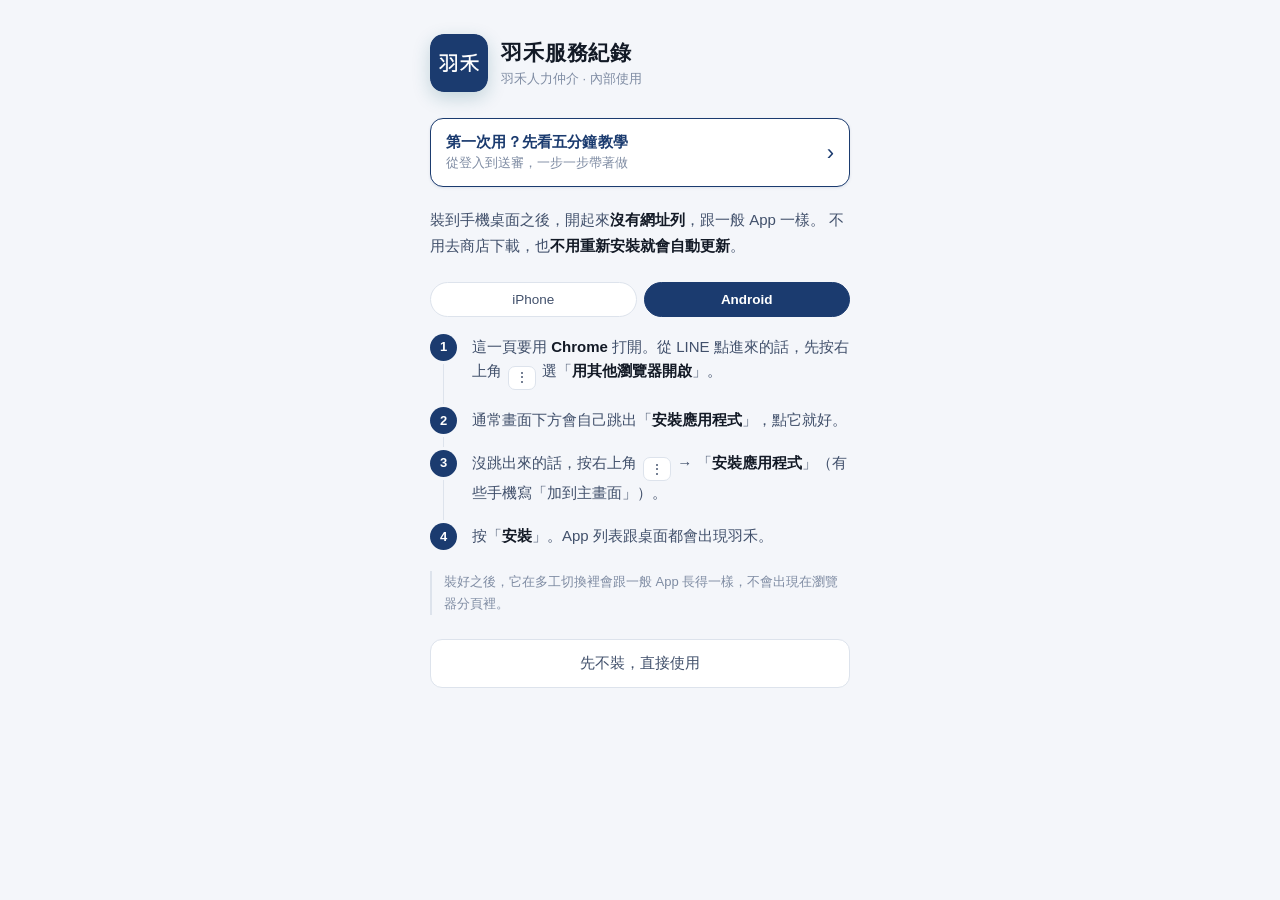
==== index.html @ 44e11b8e "外殼往下多撐螢幕與畫布的差，讓底部選單貼到螢幕底 量到底部那塊白的顏色邊界剛好在 797：上面是程式底色 #F5F6FA，下面是 純白（外殼畫布色）。確認是同一塊，畫布只有 797pt、螢幕 858p" ====
<!doctype html>
<html lang="zh-Hant">
<head>
<meta charset="utf-8">
<meta name="viewport" content="width=device-width, initial-scale=1, viewport-fit=cover, user-scalable=no">
<title>羽禾服務紀錄</title>
<link rel="manifest" href="manifest.json">
<meta name="theme-color" content="#1B3B6F">
<link rel="apple-touch-icon" href="apple-touch-icon.png">
<meta name="apple-mobile-web-app-capable" content="yes">
<meta name="apple-mobile-web-app-status-bar-style" content="black-translucent">
<meta name="apple-mobile-web-app-title" content="羽禾">
<meta name="mobile-web-app-capable" content="yes">
<style>
:root{
  --brand:#1B3B6F; --brand-d:#132B52; --ink:#131A26; --ink2:#41506B; --ink3:#7F8CA3;
  --bg:#F4F6FA; --card:#fff; --line:#DDE3EC;
}
*{box-sizing:border-box}
/* 底色是白的，不是深藍——這一條是修「底部那塊深藍」用的，別改回去。

   2026-09-18 實測：iOS 給這個 PWA 的畫布只有 797px 高，螢幕是 858px。
   差的 61px 在網頁範圍之外，position:fixed 碰不到（試過 iframe 用
   top/bottom 撐開、改 flex，量出來都還是 61px，一毫米沒動）。
   那塊由 iOS 自己塗，用的就是這裡的底色。塗成白的，它就跟底部選單
   連成一片，看起來像選單貼到螢幕底部。

   上面狀態列那一條仍然是深藍：#app 和 #load 都是 fixed、自己帶深藍底，
   蓋在畫布上面，碰得到。 */
html,body{margin:0;height:100%;overflow:hidden;background:#fff;
  font-family:-apple-system,BlinkMacSystemFont,"Segoe UI","Noto Sans TC","PingFang TC",
    "Microsoft JhengHei",sans-serif;-webkit-text-size-adjust:100%}

/* 狀態列那條由外殼撐出來，底色跟系統的頂欄同一個青色，接起來才不會有一條白邊 */
/* 2026-09-18：底部那條深藍色的空白是這裡造成的。
   iframe 原本用 height:100%，百分比高度要看容器的內容框怎麼算，
   實機上算出來比畫面短，底部沒碰到螢幕邊，露出 #app 的深藍（實測 61px）。

   ⚠️ 試過改成絕對定位 top/bottom 兩邊撐開——那是錯的，整個畫面縮成一小條。
   iframe 是「替換元素」，CSS 規範規定它絕對定位時 height:auto 會回去用
   自己的內建高度（150px），bottom 直接被忽略。

   正解是 flex：#app 撐滿畫面、上面留瀏海的位置，iframe 用 flex:1 吃掉
   剩下的全部。flex 對替換元素是可靠的，而且完全不碰百分比高度。
   min-height:0 是必要的——不寫的話 flex 項目不肯縮到內容高度以下。 */
/* --extra：iOS 只給這個 PWA 797pt 的排版高度，螢幕其實有 858pt。
   position:fixed 的 100% 只算到 797，所以底下那 61pt 一直是空的。
   畫布本身是延伸過去的（html/body 的底色畫得到那裡），所以往下多撐
   那麼多，讓 iframe 跟程式自己的底部選單真的碰到螢幕底部。
   數值由下面的 fitBottom() 量，量不到就是 0，等於沒改。 */
#app{position:fixed;top:0;left:0;right:0;height:calc(100% + var(--extra,0px));
  display:flex;flex-direction:column;overflow:hidden;
  padding-top:env(safe-area-inset-top,0px);background:var(--brand)}
#frame{flex:1 1 auto;min-height:0;width:100%;border:0;display:block;background:var(--bg)}
/* ── 更新中的畫面 ─────────────────────────────────────
   換掉 iframe 的那三四秒裡面是一片白——那是瀏覽器在載新頁，不是當掉，
   但看起來一模一樣。這一層蓋在上面，用 App 自己的深藍當底，
   讀起來就是「App 正在做事」，不是「網頁掛了」。

   刻意不用轉圈圈：那是「不知道要多久」的通用符號，哪個網站都長那樣。
   App 自己的圖示配一條掃過去的細線，看起來是這個 App 的一部分。
   圖示的呼吸很慢（2.4 秒一次）——快的動態讀起來焦慮，慢的讀起來是「在跑，別急」。 */
#load{position:fixed;inset:0;z-index:6;display:none;flex-direction:column;
  align-items:center;justify-content:center;background:var(--brand);color:#fff;
  padding:calc(env(safe-area-inset-top) + 20px) 28px
          calc(env(safe-area-inset-bottom) + 20px);
  opacity:0;transition:opacity .22s ease}
#load.on{display:flex;opacity:1}
#load .ic{width:72px;height:72px;border-radius:17px;display:block;
  box-shadow:0 14px 34px rgba(0,0,0,.34);animation:ldbrz 2.4s ease-in-out infinite}
@keyframes ldbrz{0%,100%{transform:scale(1)}50%{transform:scale(1.045)}}
/* 會填滿的進度條，不是來回掃的。每一段都對應一個真的發生的事
   （見下面的 LOAD_STEP），所以它不是裝出來的進度——
   跑滿代表畫面真的準備好了，然後才切過去。 */
#load .bar{width:168px;height:3px;border-radius:99px;margin-top:28px;overflow:hidden;
  background:rgba(255,255,255,.18)}
#load .bar i{display:block;height:100%;width:0;border-radius:99px;background:#fff;
  transition:width .45s cubic-bezier(.2,.7,.2,1)}
#load .msg{margin:18px 0 0;font-size:14.5px;font-weight:700;letter-spacing:.03em}
/* 第二行專門講「現在到哪了」。拖久了要說話，一直只寫「更新中」會讓人以為卡住 */
#load .sub{margin:6px 0 0;font-size:12.5px;line-height:1.5;text-align:center;
  color:rgba(255,255,255,.62);min-height:1.5em;max-width:16em}
@media (prefers-reduced-motion:reduce){
  #load{transition:none}
  #load .ic{animation:none}
  #load .bar i{transition:none}      /* 進度照走，只是不要滑動 */
}

/* ── 安裝說明 ───────────────────────────────────────
   同事拿到的是一條連結，不是安裝檔。這一頁要在三秒內
   讓他知道「在自己這支手機上」要按哪裡。 */
#gate{position:fixed;inset:0;z-index:9;background:var(--bg);color:var(--ink);
  overflow-y:auto;padding:calc(env(safe-area-inset-top) + 34px) 22px
    calc(env(safe-area-inset-bottom) + 30px)}
#gate.hide{display:none}
.wrap{max-width:420px;margin:0 auto}
.mark{display:flex;align-items:center;gap:13px;margin-bottom:26px}
.mark img{width:58px;height:58px;border-radius:14px;display:block;
  box-shadow:0 6px 18px rgba(21,97,109,.22)}
.mark h1{margin:0;font-size:21px;letter-spacing:.04em}
.mark p{margin:3px 0 0;font-size:13px;color:var(--ink3)}

/* 教學入口放在最上面：第一次開這頁的人最需要的就是它。
   白底藍字，看得出可以按，但不跟主要動作「直接安裝」（實心深藍）搶份量。 */
.guide{display:flex;align-items:center;gap:12px;text-decoration:none;
  padding:14px 15px;margin:0 0 20px;border-radius:13px;
  border:1px solid var(--brand);background:var(--card);
  box-shadow:0 1px 3px rgba(27,59,111,.10)}
.guide span{flex:1;min-width:0}
.guide b{display:block;font-size:15px;color:var(--brand);letter-spacing:.01em}
.guide em{display:block;font-style:normal;font-size:12.5px;color:var(--ink3);margin-top:3px}
.guide i{flex:none;font-size:22px;line-height:1;color:var(--brand);font-style:normal}
.guide:active{background:#F0F4FB}

.lead{font-size:15px;line-height:1.75;color:var(--ink2);margin:0 0 22px}
.lead b{color:var(--ink)}

.plat{display:flex;gap:7px;margin-bottom:18px}
.plat button{flex:1;padding:9px;border-radius:99px;border:1px solid var(--line);
  background:var(--card);font-family:inherit;font-size:13.5px;color:var(--ink2);cursor:pointer}
.plat button.on{background:var(--brand);border-color:var(--brand);color:#fff;font-weight:700}

ol{list-style:none;counter-reset:s;margin:0 0 22px;padding:0}
ol li{counter-increment:s;position:relative;padding:0 0 18px 42px;font-size:15px;
  line-height:1.65;color:var(--ink2)}
ol li::before{content:counter(s);position:absolute;left:0;top:-1px;width:27px;height:27px;
  border-radius:50%;background:var(--brand);color:#fff;font-size:13px;font-weight:700;
  display:flex;align-items:center;justify-content:center}
ol li::after{content:"";position:absolute;left:13px;top:29px;bottom:4px;width:1px;
  background:var(--line)}
ol li:last-child{padding-bottom:0}
ol li:last-child::after{display:none}
ol li b{color:var(--ink)}
.ic{display:inline-flex;align-items:center;justify-content:center;min-width:24px;height:24px;
  padding:0 6px;border:1px solid var(--line);border-radius:7px;background:var(--card);
  font-size:14px;vertical-align:-6px;margin:0 2px}

.note{font-size:13px;line-height:1.7;color:var(--ink3);border-left:2px solid var(--line);
  padding-left:12px;margin:0 0 24px}

.acts{display:flex;flex-direction:column;gap:9px}
.acts button{width:100%;padding:14px;border-radius:12px;font-family:inherit;font-size:15px;
  cursor:pointer;border:1px solid var(--line);background:var(--card);color:var(--ink2)}
.acts button.p{background:var(--brand);border-color:var(--brand);color:#fff;font-weight:700}
#installBtn{display:none}

/* 嵌不進來的時候要講話，不要只留一片空白 */
#fallback{position:fixed;left:0;right:0;bottom:0;z-index:8;display:none;
  background:var(--card);border-top:1px solid var(--line);
  padding:13px 16px calc(env(safe-area-inset-bottom) + 13px);
  font-size:13.5px;line-height:1.6;color:var(--ink2)}
#fallback a{color:var(--brand);font-weight:700}
</style>
</head>
<body>


<!-- 一開始就蓋著：第一次開啟要等 Apps Script 冷啟動＋下載版面檔，
     在 4G 上好幾秒，中間是一片空的灰色（那是空 iframe 的底色）。
     下拉更新換 iframe 時也是同一個畫面。收掉的時機見下面的 hideLoad。 -->
<div id="load" class="on" aria-live="polite">
  <img class="ic" src="icon-192.png" alt="">
  <div class="bar"><i></i></div>
  <p class="msg" id="loadMsg">載入中</p>
  <p class="sub" id="loadSub"></p>
</div>
<div id="app">
  <!-- src 由下面的 script 組出來：網址帶 ?code= 時會一起傳進去，
       讓每個人用自己的專屬連結，不必把全公司的碼印在同一份手冊裡。 -->
  <iframe id="frame" title="羽禾服務紀錄"
          allow="clipboard-write; camera"></iframe>
</div>

<div id="fallback">
  這裡打不開的話，
  <a id="direct" href="https://script.google.com/macros/s/AKfycbycLQO2yrDYoKEl0DwIC07-Ll8nuLCxrIUhawIrBH1aWbIyislfe9VsonWBW8zYbdudSA/exec?page=svc"
     target="_blank" rel="noopener">用瀏覽器直接開啟</a>，功能一模一樣。
</div>

<div id="gate" class="hide">
  <div class="wrap">
    <div class="mark">
      <img src="icon-192.png" alt="">
      <div>
        <h1>羽禾服務紀錄</h1>
        <p>羽禾人力仲介 · 內部使用</p>
      </div>
    </div>

    <a class="guide" href="guide.html">
      <span>
        <b>第一次用？先看五分鐘教學</b>
        <em>從登入到送審，一步一步帶著做</em>
      </span>
      <i aria-hidden="true">›</i>
    </a>

    <p class="lead">裝到手機桌面之後，開起來<b>沒有網址列</b>，跟一般 App 一樣。
      不用去商店下載，也<b>不用重新安裝就會自動更新</b>。</p>

    <div class="plat">
      <button type="button" data-p="ios">iPhone</button>
      <button type="button" data-p="and">Android</button>
    </div>

    <ol id="steps"></ol>

    <p class="note" id="note"></p>

    <div class="acts">
      <button type="button" class="p" id="installBtn">直接安裝</button>
      <button type="button" id="skip">先不裝，直接使用</button>
    </div>
  </div>
</div>

<script>
(function(){
  var $ = function(id){ return document.getElementById(id); };
  var ua = navigator.userAgent;
  var isIOS = /iPad|iPhone|iPod/.test(ua) ||
              (navigator.platform === 'MacIntel' && navigator.maxTouchPoints > 1);
  var standalone = window.matchMedia('(display-mode: standalone)').matches ||
                   window.navigator.standalone === true;

  var STEPS = {
    ios: [
      '這一頁要用 <b>Safari</b> 打開。如果是從 LINE 點進來的，先按右下角的 '+
        '<span class="ic">⋯</span> 選「<b>用預設瀏覽器開啟</b>」。',
      '按畫面<b>最下面中間</b>的分享鍵 <span class="ic">↑</span>（一個方框往上的箭頭）。',
      '往下滑，找到「<b>加入主畫面</b>」。',
      '右上角按「<b>新增</b>」。桌面就會出現羽禾的圖示。'
    ],
    and: [
      '這一頁要用 <b>Chrome</b> 打開。從 LINE 點進來的話，先按右上角 '+
        '<span class="ic">⋮</span> 選「<b>用其他瀏覽器開啟</b>」。',
      '通常畫面下方會自己跳出「<b>安裝應用程式</b>」，點它就好。',
      '沒跳出來的話，按右上角 <span class="ic">⋮</span> → 「<b>安裝應用程式</b>」'+
        '（有些手機寫「加到主畫面」）。',
      '按「<b>安裝</b>」。App 列表跟桌面都會出現羽禾。'
    ]
  };
  var NOTE = {
    ios: 'iPhone 一定要用 Safari，Chrome 或 LINE 內建的瀏覽器沒有「加入主畫面」這個選項。',
    and: '裝好之後，它在多工切換裡會跟一般 App 長得一樣，不會出現在瀏覽器分頁裡。'
  };

  function show(p){
    $('steps').innerHTML = STEPS[p].map(function(t){ return '<li>'+t+'</li>'; }).join('');
    $('note').innerHTML = NOTE[p];
    [].forEach.call(document.querySelectorAll('.plat button'), function(b){
      b.className = (b.dataset.p === p) ? 'on' : '';
    });
  }
  [].forEach.call(document.querySelectorAll('.plat button'), function(b){
    b.addEventListener('click', function(){ show(b.dataset.p); });
  });
  show(isIOS ? 'ios' : 'and');

  // 裝過了、或者已經按過「先不裝」就不要再擋路
  var skipped = false;
  try { skipped = localStorage.getItem('yuher.skip') === '1'; } catch(e){}
  if(!standalone && !skipped) $('gate').classList.remove('hide');

  $('skip').addEventListener('click', function(){
    try { localStorage.setItem('yuher.skip','1'); } catch(e){}
    $('gate').classList.add('hide');
  });

  // Android 的 Chrome 會把安裝提示交給我們自己觸發，那就給一顆按鈕
  var deferred = null;
  window.addEventListener('beforeinstallprompt', function(e){
    e.preventDefault(); deferred = e;
    $('installBtn').style.display = '';
  });
  $('installBtn').addEventListener('click', function(){
    if(!deferred) return;
    deferred.prompt();
    deferred.userChoice.then(function(){ deferred = null;
      $('installBtn').style.display = 'none'; });
  });
  window.addEventListener('appinstalled', function(){
    try { localStorage.setItem('yuher.skip','1'); } catch(e){}
    $('gate').classList.add('hide');
  });

  // 嵌不進來（被瀏覽器擋掉）的話，十秒後給一條退路，不要留一片空白
  var loaded = false;
  $('frame').addEventListener('load', function(){ loaded = true; });
  setTimeout(function(){ if(!loaded) $('fallback').style.display = 'block'; }, 10000);

  /* 系統裡按「下拉更新」或「有新版本」時，由外殼來重載那個 iframe。
     裡面自己 location.reload() 重載的是 Apps Script 的沙箱網址，
     常常重載不回來變空白。網址後面加時間戳是為了繞過瀏覽器快取——
     不加的話按了等於沒按，還是拿到同一份舊畫面。

     ⚠️ 2026-09-18 修正：原本在這裡先讀一次 getAttribute('src') 存成 BASE。
     但 <iframe> 標籤上根本沒有 src，它是下面第二個 <script> 的 IIFE 才設的，
     而這一段在第一個 <script> 裡——所以 BASE 一直都是 null，
     按更新等於把 iframe 導到 https://mousteven.github.io/yuher-app/null&t=…
     （實測 404）。**下拉更新從來沒有真正動作過**，同事只好關掉 App 重開。

     改成按下去的當下才讀現在的網址，沒有先後順序的問題；
     順便把舊的 &t= 切掉，連按幾次不會愈接愈長。 */
  /* ⚠️ Apps Script 會在我們的 iframe 裡面再包一層（sandboxFrame），
     所以 $('frame').contentWindow 是 Google 的包裝層，不是程式真正跑的地方。
     往那裡送訊息送不到。但程式送訊息過來時，ev.source 就是它自己的視窗——
     記下來，之後要回話就對著它講。 */
  var APP_WIN = null;
  window.addEventListener('message', function(ev){
    var d = ev.data;
    if(!d || !d.yuher) return;
    APP_WIN = ev.source || APP_WIN;
    /* ⚠️ 只認 shown，不要「收到任何訊息就收」。
       ready 是程式一開始跑就送的，那時候資料還沒抓、畫面還是空的，
       那時收掉遮罩，使用者會看到深藍消失之後又一片白（他回報過）。
       shown 是程式那邊確認「畫面上有東西了」才送的。 */
    if(d.yuher === 'ready') loadStep(86);
    if(d.yuher === 'shown'){ loadStep(100); return; }   // 跑滿之後才切
    if(d.yuher === 'reload'){
      var cur = $('frame').src || '';
      if(!cur) return;                       // 還沒載入就不要亂導
      showLoad();
      $('frame').src = cur.split('&t=')[0] + '&t=' + Date.now();
    } else if(d.yuher === 'ready'){
      /* 頂端安全區域那一條由外殼塗色，程式告訴我們它的頂欄是什麼顏色。
         底部不用塗了：iframe 現在自己貼到螢幕底部，底欄是程式自己畫的。 */
      if(d.top) $('app').style.background = d.top;
      sendInsets();
    }
  });

  /* ── 載入／更新遮罩 ────────────────────────────────────
     第一次開啟要等 Apps Script 冷啟動＋下載版面檔，在 4G 上好幾秒；
     下拉更新換 iframe 時一樣。中間畫面是一片空的灰色（空 iframe 的底色），
     看起來跟當掉一模一樣。所以遮罩一開始就蓋著（HTML 裡直接帶 class="on"），
     等程式出聲才收。

     拖久了要說話。一直只寫「載入中」，人會開始懷疑是不是卡住——
     講出「現在到哪了」比多一個轉圈圈有用得多。 */
  var LOAD_T = [];
  function clearLoadTimers(){
    LOAD_T.forEach(clearTimeout);
    LOAD_T = [];
  }

  /* ── 進度條 ──────────────────────────────────────────
     四個里程碑都是真的發生的事，不是計時器假裝的：

       0 →  30   一開始，還在等 Apps Script 回那一頁
       →  62     iframe 載完了（那一頁到了，版面檔還在下載）
       →  86     程式開始跑（ready）
       → 100     畫面真的畫好了（shown）→ 跑滿，然後才切過去

     每一段之間用「每 180 毫秒往上限逼近一點點」慢慢爬，
     這樣它永遠在動、不會看起來卡住，但也永遠不會超過真實進度。
     這是 YouTube、GitHub 那種進度條的做法——重點不是精準，
     是「它一直在前進」這件事讓人願意等。 */
  var LOAD_P = 0, LOAD_CAP = 30, LOAD_TICK = null;
  function paintP(){
    var el = document.querySelector('#load .bar i');
    if(el) el.style.width = LOAD_P + '%';
  }
  function creep(){
    if(LOAD_P < LOAD_CAP){ LOAD_P += (LOAD_CAP - LOAD_P) * 0.16; paintP(); }
  }
  function loadStep(cap){
    if(cap <= LOAD_CAP && cap < 100) return;    // 只往前，不倒退
    LOAD_CAP = cap;
    if(cap >= 100){
      clearInterval(LOAD_TICK); LOAD_TICK = null;
      LOAD_P = 100; paintP();
      /* 跑滿之後停一下再切。少了這 220 毫秒，進度條會在「看起來還沒滿」
         的瞬間消失，讀起來像被打斷，不像完成。 */
      setTimeout(hideLoad, 220);
      return;
    }
    LOAD_P = Math.max(LOAD_P, cap * 0.55); paintP();
  }
  function startLoadTimers(){
    clearLoadTimers();
    LOAD_T = [
      setTimeout(function(){ $('loadSub').textContent = '正在下載版面…'; }, 3500),
      setTimeout(function(){ $('loadSub').textContent = '網路有點慢，再等一下'; }, 10000),
      /* 20 秒還沒回來就不要再假裝了，給一句他真的做得到的事 */
      setTimeout(function(){
        $('loadSub').textContent = '還是沒回來的話，關掉 App 重開比較快';
      }, 20000)
    ];
  }
  /* 按更新才叫「更新中」，第一次開啟是「載入中」——講的是不同件事 */
  function showLoad(){
    $('loadMsg').textContent = '更新中';
    $('loadSub').textContent = '';
    $('load').style.opacity = '';
    $('load').classList.add('on');
    LOAD_P = 0; LOAD_CAP = 30; paintP();
    clearInterval(LOAD_TICK);
    LOAD_TICK = setInterval(creep, 180);
    startLoadTimers();
  }
  function hideLoad(){
    clearLoadTimers();
    clearInterval(LOAD_TICK); LOAD_TICK = null;
    var el = $('load');
    if(!el || !el.classList.contains('on')) return;
    /* 淡出再拿掉，不要直接消失。底下的畫面已經畫好了，
       讓它從深藍後面浮出來，比硬切自然。 */
    el.style.opacity = '0';
    setTimeout(function(){ el.classList.remove('on'); el.style.opacity = ''; }, 240);
  }

  startLoadTimers();          // 遮罩一開始就蓋著，計時也要一開始就跑
  LOAD_TICK = setInterval(creep, 180);
  paintP();

  /* 保險一：程式出不了聲（版面檔掛了、或同事手上還是舊版不會送 shown）時，
     iframe 載完十二秒也收掉。設長一點是刻意的——正常情況下 shown 兩三秒就到，
     這條根本輪不到；設太短反而會在慢速網路下提早收掉，白畫面又冒出來。 */
  $('frame').addEventListener('load', function(){
    loadStep(62);                       // 那一頁到了，版面檔還在下載
    setTimeout(hideLoad, 12000);
  });
  /* 保險二：不管發生什麼事，35 秒後一定拿掉。
     寧可讓他看到壞掉的畫面自己判斷，也不要把他鎖在一片深藍裡什麼都不能做。 */
  setTimeout(function(){ try{ hideLoad(); }catch(e){} }, 35000);

  /* iPhone 底部那條 home 指示線的高度，iframe 裡面讀不到
     （env(safe-area-inset-*) 只有最外層的頁面拿得到）。
     結果就是系統的底部選單停在指示線上方，外殼的底色從下面露出來——
     原生 App 不會這樣，因為它的選單會一路鋪到螢幕最底下。
     這裡由外殼量好再傳進去，系統才有辦法把選單墊到底。 */
  /* 螢幕比排版畫布高多少。只在 10–140px 這個合理範圍內採用——
     超出範圍多半是量錯（橫向、分割畫面、鍵盤彈出），寧可不做。 */
  function fitBottom(){
    var extra = (screen.height || 0) - innerHeight;
    if (!(extra > 10 && extra < 140) || innerWidth > innerHeight) extra = 0;
    document.documentElement.style.setProperty('--extra', extra + 'px');
  }
  fitBottom();
  addEventListener('resize', fitBottom);

  function sendInsets(){
    var probe = document.createElement('div');
    probe.style.cssText = 'position:fixed;left:0;bottom:0;width:0;' +
      'height:env(safe-area-inset-bottom,0px)';
    document.body.appendChild(probe);
    var bottom = probe.offsetHeight;
    probe.remove();
    /* 畫布比螢幕矮的時候，底部那條橫線（home indicator）根本在畫布外面，
       程式不需要再自己留一份空間——留了就是白白多一條空白。
       2026-09-18 實測他的手機：螢幕 858、畫布 797，差 61。
       畫布有到底的手機差值是 0，那時候照樣回報真正的安全區域。 */
    if (screen.height - innerHeight > 20) bottom = 0;
    var w = APP_WIN || $('frame').contentWindow;   // 還沒打招呼之前只能先試包裝層
    try {
      w.postMessage({ yuher: 'insets', bottom: bottom }, '*');
    } catch(e){}
  }
  $('frame').addEventListener('load', function(){ setTimeout(sendInsets, 400); });
  addEventListener('resize', sendInsets);
  addEventListener('orientationchange', function(){ setTimeout(sendInsets, 300); });

  if('serviceWorker' in navigator){
    window.addEventListener('load', function(){
      navigator.serviceWorker.register('sw.js').catch(function(){});
    });
  }
})();
</script>
<script>
/* 個人專屬連結：https://mousteven.github.io/yuher-app/?code=1234
   把 code 往下傳給 Apps Script，App 會直接用它登入，同事不用手動輸入。

   兩個細節：
   · 只收 1–40 個英數與連字號，其他一律忽略——不要讓網址參數變成注入點
     （**是 1 不是 4**：小倩的碼只有一位數 `0`，寫成 {4,40} 她就進不去了）
   · 帶進去之後把它從網址列拿掉（replaceState），
     免得同事把「含自己登入碼的網址」截圖轉給別人 */
(function () {
  var BASE = 'https://script.google.com/macros/s/AKfycbycLQO2yrDYoKEl0DwIC07-Ll8nuLCxrIUhawIrBH1aWbIyislfe9VsonWBW8zYbdudSA/exec?page=svc';
  var code = '';
  try {
    var m = /[?&]code=([A-Za-z0-9-]{1,40})/.exec(location.search);
    if (m) code = m[1];
  } catch (e) {}

  var url = BASE + (code ? ('&code=' + encodeURIComponent(code)) : '');
  var f = document.getElementById('frame');
  if (f) f.src = url;
  var d = document.getElementById('direct');
  if (d) d.href = url;

  if (code) {
    try {
      history.replaceState(null, '', location.pathname);
    } catch (e2) {}
  }
})();
</script>
</body>
</html>
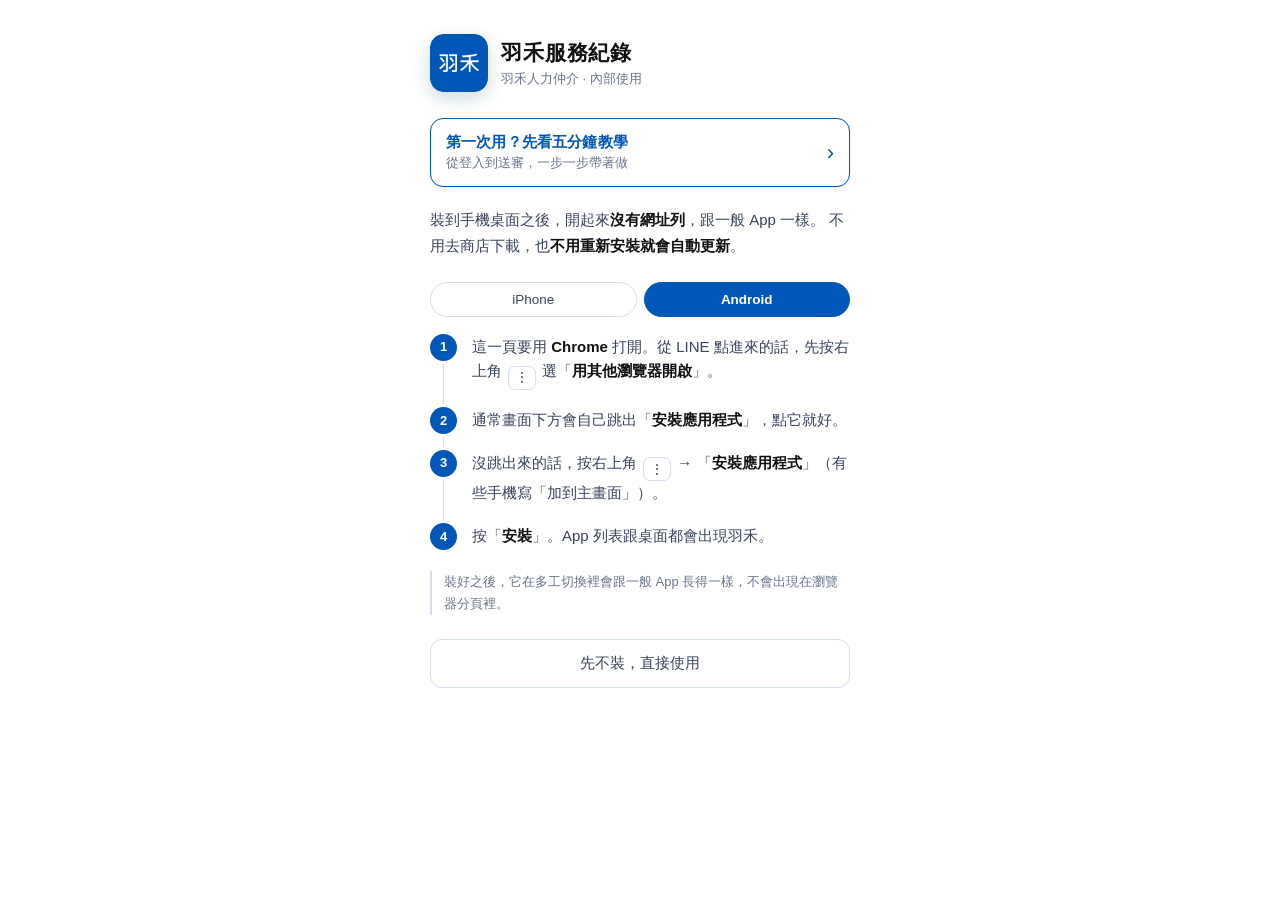
==== commit d382965d: "設計統一：獨立頁、外殼、圖示全部改成 App 的藍＋紅（他 2026-10-13 選乙）＋ 載入小加速 - rt/s/q/here/medrep：黑線黑鈕 → 藍 #0057B8，紅 → #E3061" ====
--- a/index.html
+++ b/index.html
@@ -5,7 +5,10 @@
 <meta name="viewport" content="width=device-width, initial-scale=1, viewport-fit=cover, user-scalable=no">
 <title>羽禾服務紀錄</title>
 <link rel="manifest" href="manifest.json">
-<meta name="theme-color" content="#1B3B6F">
+<meta name="theme-color" content="#0057B8">
+<link rel="preconnect" href="https://script.google.com">
+<link rel="preconnect" href="https://fonts.googleapis.com">
+<link rel="preconnect" href="https://fonts.gstatic.com" crossorigin>
 <link rel="apple-touch-icon" href="apple-touch-icon.png">
 <meta name="apple-mobile-web-app-capable" content="yes">
 <meta name="apple-mobile-web-app-status-bar-style" content="black-translucent">
@@ -13,8 +16,8 @@
 <meta name="mobile-web-app-capable" content="yes">
 <style>
 :root{
-  --brand:#1B3B6F; --brand-d:#132B52; --ink:#131A26; --ink2:#41506B; --ink3:#7F8CA3;
-  --bg:#F4F6FA; --card:#fff; --line:#DDE3EC;
+  --brand:#0057B8; --brand-d:#00408A; --ink:#111111; --ink2:#39445A; --ink3:#69748A;
+  --bg:#fff; --card:#fff; --line:#D3DEEE;
 }
 *{box-sizing:border-box}
 /* 底色是白的，不是深藍——這一條是修「底部那塊深藍」用的，別改回去。
@@ -28,7 +31,7 @@
    上面狀態列那一條仍然是深藍：#app 和 #load 都是 fixed、自己帶深藍底，
    蓋在畫布上面，碰得到。 */
 html,body{margin:0;height:100%;overflow:hidden;background:#fff;
-  font-family:-apple-system,BlinkMacSystemFont,"Segoe UI","Noto Sans TC","PingFang TC",
+  font-family:"Helvetica Neue",Helvetica,Arial,-apple-system,BlinkMacSystemFont,"Noto Sans TC","PingFang TC",
     "Microsoft JhengHei",sans-serif;-webkit-text-size-adjust:100%}
 
 /* 狀態列那條由外殼撐出來，底色跟系統的頂欄同一個青色，接起來才不會有一條白邊 */
@@ -43,13 +46,7 @@
    正解是 flex：#app 撐滿畫面、上面留瀏海的位置，iframe 用 flex:1 吃掉
    剩下的全部。flex 對替換元素是可靠的，而且完全不碰百分比高度。
    min-height:0 是必要的——不寫的話 flex 項目不肯縮到內容高度以下。 */
-/* --extra：iOS 只給這個 PWA 797pt 的排版高度，螢幕其實有 858pt。
-   position:fixed 的 100% 只算到 797，所以底下那 61pt 一直是空的。
-   畫布本身是延伸過去的（html/body 的底色畫得到那裡），所以往下多撐
-   那麼多，讓 iframe 跟程式自己的底部選單真的碰到螢幕底部。
-   數值由下面的 fitBottom() 量，量不到就是 0，等於沒改。 */
-#app{position:fixed;top:0;left:0;right:0;height:calc(100% + var(--extra,0px));
-  display:flex;flex-direction:column;overflow:hidden;
+#app{position:fixed;inset:0;display:flex;flex-direction:column;overflow:hidden;
   padding-top:env(safe-area-inset-top,0px);background:var(--brand)}
 #frame{flex:1 1 auto;min-height:0;width:100%;border:0;display:block;background:var(--bg)}
 /* ── 更新中的畫面 ─────────────────────────────────────
@@ -60,30 +57,189 @@
    刻意不用轉圈圈：那是「不知道要多久」的通用符號，哪個網站都長那樣。
    App 自己的圖示配一條掃過去的細線，看起來是這個 App 的一部分。
    圖示的呼吸很慢（2.4 秒一次）——快的動態讀起來焦慮，慢的讀起來是「在跑，別急」。 */
-#load{position:fixed;inset:0;z-index:6;display:none;flex-direction:column;
-  align-items:center;justify-content:center;background:var(--brand);color:#fff;
-  padding:calc(env(safe-area-inset-top) + 20px) 28px
-          calc(env(safe-area-inset-bottom) + 20px);
-  opacity:0;transition:opacity .22s ease}
-#load.on{display:flex;opacity:1}
-#load .ic{width:72px;height:72px;border-radius:17px;display:block;
-  box-shadow:0 14px 34px rgba(0,0,0,.34);animation:ldbrz 2.4s ease-in-out infinite}
-@keyframes ldbrz{0%,100%{transform:scale(1)}50%{transform:scale(1.045)}}
-/* 會填滿的進度條，不是來回掃的。每一段都對應一個真的發生的事
-   （見下面的 LOAD_STEP），所以它不是裝出來的進度——
-   跑滿代表畫面真的準備好了，然後才切過去。 */
-#load .bar{width:168px;height:3px;border-radius:99px;margin-top:28px;overflow:hidden;
-  background:rgba(255,255,255,.18)}
-#load .bar i{display:block;height:100%;width:0;border-radius:99px;background:#fff;
+/* ── 開場畫面（2026-09-24 牟佑彬指定 Digital Luxury）─────────
+   深海藍 ＋ 玻璃鈦邊標記 ＋ 兩道大光弧 ＋ 1px 金線。
+
+   ⛔ 全部用 CSS 畫，**不可以改成貼一張背景圖**。
+      他給的參考圖是 1.3MB 的 PNG；壓成 WebP 還有 200-300KB。
+      工人在工廠 4G 上要先下載完那張圖才能開始等 App——
+      一張為了「讓等待好看」的圖反而讓等待變長。這一段約 3KB，
+      跟著 index.html 一起到，而且任何螢幕尺寸都自動貼合。
+
+   ⚠ 金色只出現三個地方：鈦邊、進度線、頁腳短橫。
+     「載入中」是暖白不是金的——金色一多就變廉價感。
+
+   ⚠ 這是**靜態**的，只有那條金線在動，所以只畫一次，
+     不會每一幀重繪。大面積模糊在舊手機上很貴。 */
+#load{position:fixed;inset:0;z-index:6;display:none;
+  background:radial-gradient(120% 90% at 78% -8%,
+    #0057B8 0%, #00408A 34%, #002E63 60%, #001F45 100%);
+  color:#fff;overflow:hidden;isolation:isolate;
+  opacity:0;transform:scale(1.02);
+  transition:opacity .34s ease, transform .34s cubic-bezier(.32,.72,0,1)}
+#load.on{display:block;opacity:1;transform:none}
+
+/* 上面那道像星球的弧：一個巨大的圓，只有邊緣 1.6px 吃到光 */
+#load .arc{position:absolute;width:215%;aspect-ratio:1;border-radius:50%;
+  left:-115%;top:-22%;pointer-events:none;
+  background:radial-gradient(circle at 34% 30%,
+    rgba(128,182,246,.26) 0%, rgba(46,98,160,.15) 34%, rgba(12,26,44,.05) 56%, rgba(8,16,28,0) 68%)}
+#load .arc::after{content:'';position:absolute;inset:0;border-radius:50%;
+  background:conic-gradient(from 8deg, transparent 0deg,
+    rgba(190,225,255,.06) 18deg, rgba(210,232,252,.34) 44deg,
+    rgba(150,200,250,.14) 72deg, transparent 112deg);
+  -webkit-mask:radial-gradient(farthest-side,transparent calc(100% - 1.6px),#000 calc(100% - 1.6px));
+  mask:radial-gradient(farthest-side,transparent calc(100% - 1.6px),#000 calc(100% - 1.6px));
+  /* ⛔ 這一層**不可以加旋轉動畫**。2026-09-24 實測：
+     轉它的話 iPhone 13 上只剩 11fps（每幀 90ms，預算是 16ms）。
+     原因是它是一個 839px 帶 radial-gradient 遮罩的圖層，
+     每一幀都要重新光欄化。要「光沿著弧跑」請用下面的 .orb。 */}
+/* 弧最亮處的暈。沒有這一層，邊緣會硬得像畫上去的 */
+#load .halo{position:absolute;width:62%;aspect-ratio:1;right:-20%;top:2%;
+  border-radius:50%;pointer-events:none;
+  background:radial-gradient(circle,rgba(180,220,255,.20) 0%,transparent 66%);
+  filter:blur(18px)}
+
+/* 下面那道地平線 */
+#load .hz{position:absolute;width:300%;height:150%;left:-100%;top:74%;
+  border-radius:50%;pointer-events:none;
+  background:radial-gradient(ellipse at 50% 8%,
+    rgba(0,87,184,.62) 0%, rgba(0,46,99,.86) 40%, #001F45 72%)}
+#load .hz::after{content:'';position:absolute;inset:0;border-radius:50%;
+  background:conic-gradient(from 330deg, transparent 0deg,
+    rgba(160,205,250,.18) 14deg, rgba(232,244,255,.80) 30deg,
+    rgba(150,195,245,.20) 46deg, transparent 64deg);
+  -webkit-mask:radial-gradient(farthest-side,transparent calc(100% - 1.4px),#000 calc(100% - 1.4px));
+  mask:radial-gradient(farthest-side,transparent calc(100% - 1.4px),#000 calc(100% - 1.4px))}
+#load .hz::before{content:'';position:absolute;left:24%;right:18%;top:-3%;height:10%;
+  background:radial-gradient(ellipse,rgba(200,230,255,.30),transparent 70%);
+  filter:blur(11px)}
+
+/* ── 弧上的流光（第二版，2026-09-24）──────────────────
+
+   ★ 關鍵：【不旋轉，只淡入淡出】。
+     四層靜止的亮邊，亮帶各在不同角度，輪流淡入淡出——
+     看起來就是光沿著弧在跑。
+
+   ⛔ 為什麼不直接轉（2026-09-24 實測，iPhone 13）：
+       什麼都不動        16ms/幀  ← 預算
+       整片弧旋轉        90ms/幀  ← 11fps
+       光點沿著弧跑      29ms/幀  ← 34fps
+     前兩種都是因為它們每一幀都要重新光柵化一個 839px 的遮罩圖層。
+     opacity 不一樣——那是合成器的工作，圖層只畫一次。
+
+   ⚠ 只有四個角度，所以週期要慢（22 秒）並且讓相鄰兩層重疊——
+     快了或不重疊的話光會「跳」，那比不動還難看。 */
+#load .arc .g{position:absolute;inset:0;border-radius:50%;opacity:0;
+  -webkit-mask:radial-gradient(farthest-side,transparent calc(100% - 1.6px),#000 calc(100% - 1.6px));
+  mask:radial-gradient(farthest-side,transparent calc(100% - 1.6px),#000 calc(100% - 1.6px));
+  animation:glow 22s linear infinite}
+#load .arc .g1{background:conic-gradient(from 350deg,transparent 0deg,
+  rgba(190,225,255,.12) 16deg,rgba(232,244,255,.88) 40deg,
+  rgba(150,200,250,.30) 66deg,transparent 104deg);animation-delay:0s}
+#load .arc .g2{background:conic-gradient(from 20deg,transparent 0deg,
+  rgba(190,225,255,.12) 16deg,rgba(232,244,255,.88) 40deg,
+  rgba(150,200,250,.30) 66deg,transparent 104deg);animation-delay:-16.5s}
+#load .arc .g3{background:conic-gradient(from 50deg,transparent 0deg,
+  rgba(190,225,255,.12) 16deg,rgba(232,244,255,.88) 40deg,
+  rgba(150,200,250,.30) 66deg,transparent 104deg);animation-delay:-11s}
+#load .arc .g4{background:conic-gradient(from 80deg,transparent 0deg,
+  rgba(190,225,255,.12) 16deg,rgba(232,244,255,.88) 40deg,
+  rgba(150,200,250,.30) 66deg,transparent 104deg);animation-delay:-5.5s}
+/* 四層各亮四分之一的時間，頭尾各留一段重疊。 */
+@keyframes glow{
+  0%{opacity:0} 6%{opacity:1} 25%{opacity:1} 31%{opacity:0} 100%{opacity:0}}
+
+/* ⛔ 這裡曾經有一顆「沿著大弧跑的光點」，2026-09-24 拿掉了。
+
+   實測（scripts/splash_shot.js，iPhone 13）：
+     什麼都不動          16ms/幀   ← 預算
+     只有 logo 邊框流光   16ms/幀   ← 免費，留著
+     光點沿著弧跑        29ms/幀   ← 34fps
+     整片弧旋轉          90ms/幀   ← 11fps，第一版就是這個
+
+   光點那一版已經把「轉的是 0 尺寸容器」「推成獨立圖層」都做了，
+   還是 29ms——因為它經過的地方底下是那幾層大面積漸層，
+   移動就要重新合成那一塊。**不要再試一次同樣的做法。**
+
+   ⚠ 這是載入畫面：卡頓在這一刻讀起來就是「這個 App 很慢」，
+     而那正好是它要避免的印象。 */
+
+#load .mid{position:absolute;left:0;right:0;top:44%;transform:translateY(-50%);
+  display:flex;flex-direction:column;align-items:center;padding:0 28px;z-index:2}
+
+/* 玻璃＋鈦邊。⚠ 不是圖片——原本這裡是 <img src="icon-192.png">，
+   換成純 CSS 之後連那一次請求也省掉了。 */
+#load .ic{width:78px;height:78px;border-radius:22px;position:relative;
+  background:linear-gradient(152deg,rgba(255,255,255,.14),rgba(255,255,255,.02) 58%);
+  -webkit-backdrop-filter:blur(7px) saturate(130%);
+  backdrop-filter:blur(7px) saturate(130%);
+  display:flex;align-items:center;justify-content:center;
+  box-shadow:0 14px 34px -14px rgba(0,0,0,.8),inset 0 1px 0 rgba(255,255,255,.22)}
+/* 鈦邊：1px 漸層描邊。亮金→暗金→亮金，所以邊框會「轉折」，像金屬在反光 */
+#load .ic::before{content:'';position:absolute;inset:0;border-radius:22px;padding:1px;
+  background:linear-gradient(145deg,#F0DFBB 0%,#D9BE8A 22%,
+    rgba(140,119,72,.35) 52%,#D9BE8A 82%,#F0DFBB 100%);
+  -webkit-mask:linear-gradient(#000 0 0) content-box,linear-gradient(#000 0 0);
+  mask:linear-gradient(#000 0 0) content-box,linear-gradient(#000 0 0);
+  -webkit-mask-composite:xor;mask-composite:exclude;pointer-events:none}
+/* 玻璃面上那一道斜光 */
+#load .ic::after{content:'';position:absolute;inset:0;border-radius:22px;
+  pointer-events:none;background:linear-gradient(118deg,
+    rgba(255,255,255,.20) 0%,rgba(255,255,255,.06) 28%,transparent 44%)}
+
+/* ── 邊框流光（牟佑彬 2026-09-24：「亮光順著線條跑」）─────────
+   一個會轉的圓錐漸層，被遮成只剩 1px 的環 → 亮點就沿著圓角方框跑。
+
+   ⛔ 用 transform:rotate，不要用 @property 動 custom property。
+      後者在舊 iOS（16.4 以前）不會動，而且失敗時是**安靜的**；
+      transform 從 iOS 9 就有，退化路徑也只是「不轉」，邊框還在。
+   ⚠ 轉一圈 4.6 秒。再快就變成「轉圈圈的等待符號」，
+     那正是這個方向要避開的東西。 */
+#load .ic .edge{position:absolute;inset:0;border-radius:22px;padding:1px;
+  overflow:hidden;pointer-events:none;
+  -webkit-mask:linear-gradient(#000 0 0) content-box,linear-gradient(#000 0 0);
+  mask:linear-gradient(#000 0 0) content-box,linear-gradient(#000 0 0);
+  -webkit-mask-composite:xor;mask-composite:exclude}
+#load .ic .edge::before{content:'';position:absolute;left:50%;top:50%;
+  width:210%;aspect-ratio:1;margin:-105% 0 0 -105%;
+  background:conic-gradient(from 0deg,transparent 0 62%,
+    rgba(240,223,187,.30) 72%,#FFF6E0 80%,rgba(240,223,187,.30) 88%,transparent 96%);
+  animation:edgerun 4.6s linear infinite;will-change:transform}
+@keyframes edgerun{to{transform:rotate(360deg)}}
+#load .ic b{font-family:"Songti TC","Noto Serif TC",Georgia,serif;
+  font-size:30px;font-weight:400;letter-spacing:.06em;color:#F0DFBB;
+  line-height:1;position:relative;z-index:1;
+  text-shadow:0 0 14px rgba(217,190,138,.35)}
+
+/* 1px 金線。⛔ 進度是真的（見下面 loadStep），不要改成來回掃的假動畫。 */
+#load .bar{width:136px;height:1px;margin-top:27px;overflow:hidden;
+  background:rgba(255,255,255,.13)}
+#load .bar i{display:block;height:100%;width:0;
+  background:linear-gradient(90deg,rgba(217,190,138,.25),#F0DFBB);
+  box-shadow:0 0 8px 0 rgba(240,223,187,.55);
   transition:width .45s cubic-bezier(.2,.7,.2,1)}
-#load .msg{margin:18px 0 0;font-size:14.5px;font-weight:700;letter-spacing:.03em}
-/* 第二行專門講「現在到哪了」。拖久了要說話，一直只寫「更新中」會讓人以為卡住 */
-#load .sub{margin:6px 0 0;font-size:12.5px;line-height:1.5;text-align:center;
-  color:rgba(255,255,255,.62);min-height:1.5em;max-width:16em}
+#load .msg{margin:16px 0 0;font-size:10.5px;font-weight:400;letter-spacing:.42em;
+  text-indent:.42em;color:rgba(233,220,192,.62)}
+#load .sub{margin:11px 0 0;font-size:12.5px;line-height:1.5;text-align:center;
+  color:rgba(255,255,255,.5);min-height:1.5em;max-width:16em}
+
+#load .sig{position:absolute;left:0;right:0;bottom:calc(env(safe-area-inset-bottom) + 7%);
+  text-align:center;z-index:2;margin:0}
+#load .sig span{font-size:8px;letter-spacing:.34em;text-indent:.34em;
+  color:rgba(217,190,138,.44)}
+#load .sig u{display:block;width:34px;height:1px;background:rgba(217,190,138,.34);
+  margin:9px auto 0}
+
 @media (prefers-reduced-motion:reduce){
-  #load{transition:none}
-  #load .ic{animation:none}
+  #load{transition:none;transform:none}
   #load .bar i{transition:none}      /* 進度照走，只是不要滑動 */
+  /* ⛔ 關掉動畫的人要看到「靜止但完整」的樣子，不是殘缺的樣子。
+     流光停在右上（亮點停在邊框最自然的位置），大弧停在原角度。 */
+  #load .ic .edge::before{animation:none;transform:rotate(38deg)}
+  /* 四層只留第二層靜止點亮，不要四層疊在一起。 */
+  #load .arc .g{animation:none;opacity:0}
+  #load .arc .g2{opacity:1}
 }
 
 /* ── 安裝說明 ───────────────────────────────────────
@@ -159,10 +315,19 @@
      在 4G 上好幾秒，中間是一片空的灰色（那是空 iframe 的底色）。
      下拉更新換 iframe 時也是同一個畫面。收掉的時機見下面的 hideLoad。 -->
 <div id="load" class="on" aria-live="polite">
-  <img class="ic" src="icon-192.png" alt="">
-  <div class="bar"><i></i></div>
-  <p class="msg" id="loadMsg">載入中</p>
-  <p class="sub" id="loadSub"></p>
+  <!-- 三層光。⚠ 順序不能換：地平線要壓在星球弧上面。 -->
+  <span class="arc" aria-hidden="true"><span class="g g1"></span><span class="g g2"></span><span class="g g3"></span><span class="g g4"></span></span>
+  <span class="halo" aria-hidden="true"></span>
+  <span class="hz" aria-hidden="true"></span>
+  <div class="mid">
+    <!-- ⚠ 以前這裡是 <img src="icon-192.png">。換成純 CSS 的玻璃方塊，
+         連那一次圖片請求都省掉了——而那一次請求正好卡在最不該卡的時候。 -->
+    <div class="ic"><span class="edge" aria-hidden="true"></span><b>羽禾</b></div>
+    <div class="bar"><i></i></div>
+    <p class="msg" id="loadMsg">載入中</p>
+    <p class="sub" id="loadSub"></p>
+  </div>
+  <p class="sig"><span>YU HER MANAGEMENT</span><u></u></p>
 </div>
 <div id="app">
   <!-- src 由下面的 script 組出來：網址帶 ?code= 時會一起傳進去，
@@ -326,6 +491,8 @@
       /* 頂端安全區域那一條由外殼塗色，程式告訴我們它的頂欄是什麼顏色。
          底部不用塗了：iframe 現在自己貼到螢幕底部，底欄是程式自己畫的。 */
       if(d.top) $('app').style.background = d.top;
+      /* 漸層要疊在純色上面：舊版程式不會送 topGrad，那時候純色就是後備。 */
+      $('app').style.backgroundImage = d.topGrad || 'none';
       sendInsets();
     }
   });
@@ -430,16 +597,6 @@
      結果就是系統的底部選單停在指示線上方，外殼的底色從下面露出來——
      原生 App 不會這樣，因為它的選單會一路鋪到螢幕最底下。
      這裡由外殼量好再傳進去，系統才有辦法把選單墊到底。 */
-  /* 螢幕比排版畫布高多少。只在 10–140px 這個合理範圍內採用——
-     超出範圍多半是量錯（橫向、分割畫面、鍵盤彈出），寧可不做。 */
-  function fitBottom(){
-    var extra = (screen.height || 0) - innerHeight;
-    if (!(extra > 10 && extra < 140) || innerWidth > innerHeight) extra = 0;
-    document.documentElement.style.setProperty('--extra', extra + 'px');
-  }
-  fitBottom();
-  addEventListener('resize', fitBottom);
-
   function sendInsets(){
     var probe = document.createElement('div');
     probe.style.cssText = 'position:fixed;left:0;bottom:0;width:0;' +
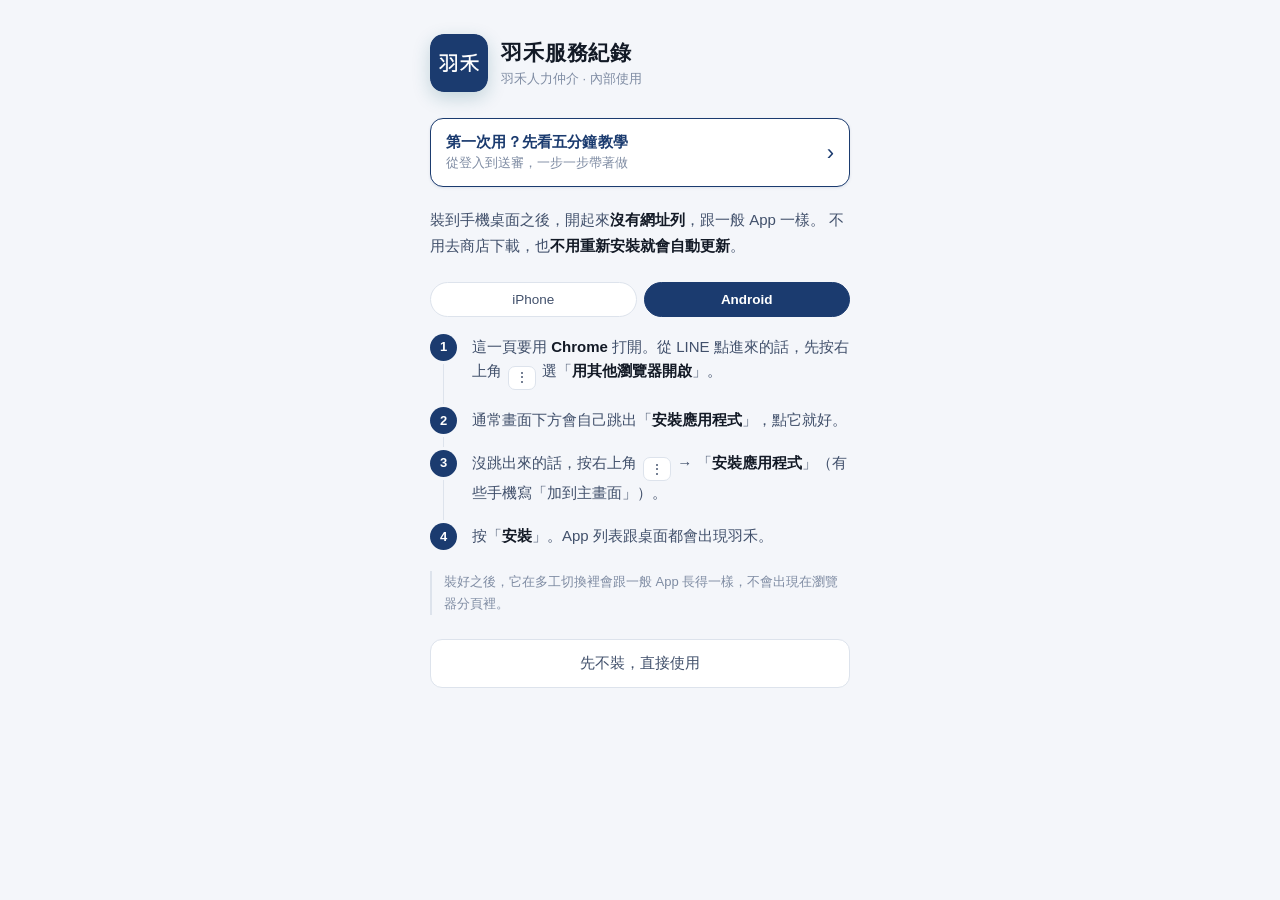
==== commit d33fa698: "獨立頁改回瑞士黑紅、外殼與圖示改回海軍藍（他 2026-10-13「全部改成原來的瑞士的黑紅風格」） - rt/s/q/here：黑線、黑主按鈕、紅標籤（紅用 #E30613 跟 App 同一個；灰改" ====
--- a/index.html
+++ b/index.html
@@ -5,7 +5,7 @@
 <meta name="viewport" content="width=device-width, initial-scale=1, viewport-fit=cover, user-scalable=no">
 <title>羽禾服務紀錄</title>
 <link rel="manifest" href="manifest.json">
-<meta name="theme-color" content="#0057B8">
+<meta name="theme-color" content="#1B3B6F">
 <link rel="preconnect" href="https://script.google.com">
 <link rel="preconnect" href="https://fonts.googleapis.com">
 <link rel="preconnect" href="https://fonts.gstatic.com" crossorigin>
@@ -16,8 +16,8 @@
 <meta name="mobile-web-app-capable" content="yes">
 <style>
 :root{
-  --brand:#0057B8; --brand-d:#00408A; --ink:#111111; --ink2:#39445A; --ink3:#69748A;
-  --bg:#fff; --card:#fff; --line:#D3DEEE;
+  --brand:#1B3B6F; --brand-d:#132B52; --ink:#131A26; --ink2:#41506B; --ink3:#7F8CA3;
+  --bg:#F4F6FA; --card:#fff; --line:#DDE3EC;
 }
 *{box-sizing:border-box}
 /* 底色是白的，不是深藍——這一條是修「底部那塊深藍」用的，別改回去。
@@ -73,7 +73,7 @@
      不會每一幀重繪。大面積模糊在舊手機上很貴。 */
 #load{position:fixed;inset:0;z-index:6;display:none;
   background:radial-gradient(120% 90% at 78% -8%,
-    #0057B8 0%, #00408A 34%, #002E63 60%, #001F45 100%);
+    #1B3E66 0%, #102540 34%, #0A1729 60%, #060C15 100%);
   color:#fff;overflow:hidden;isolation:isolate;
   opacity:0;transform:scale(1.02);
   transition:opacity .34s ease, transform .34s cubic-bezier(.32,.72,0,1)}
@@ -104,7 +104,7 @@
 #load .hz{position:absolute;width:300%;height:150%;left:-100%;top:74%;
   border-radius:50%;pointer-events:none;
   background:radial-gradient(ellipse at 50% 8%,
-    rgba(0,87,184,.62) 0%, rgba(0,46,99,.86) 40%, #001F45 72%)}
+    rgba(28,64,106,.62) 0%, rgba(12,26,44,.86) 40%, #060B12 72%)}
 #load .hz::after{content:'';position:absolute;inset:0;border-radius:50%;
   background:conic-gradient(from 330deg, transparent 0deg,
     rgba(160,205,250,.18) 14deg, rgba(232,244,255,.80) 30deg,
